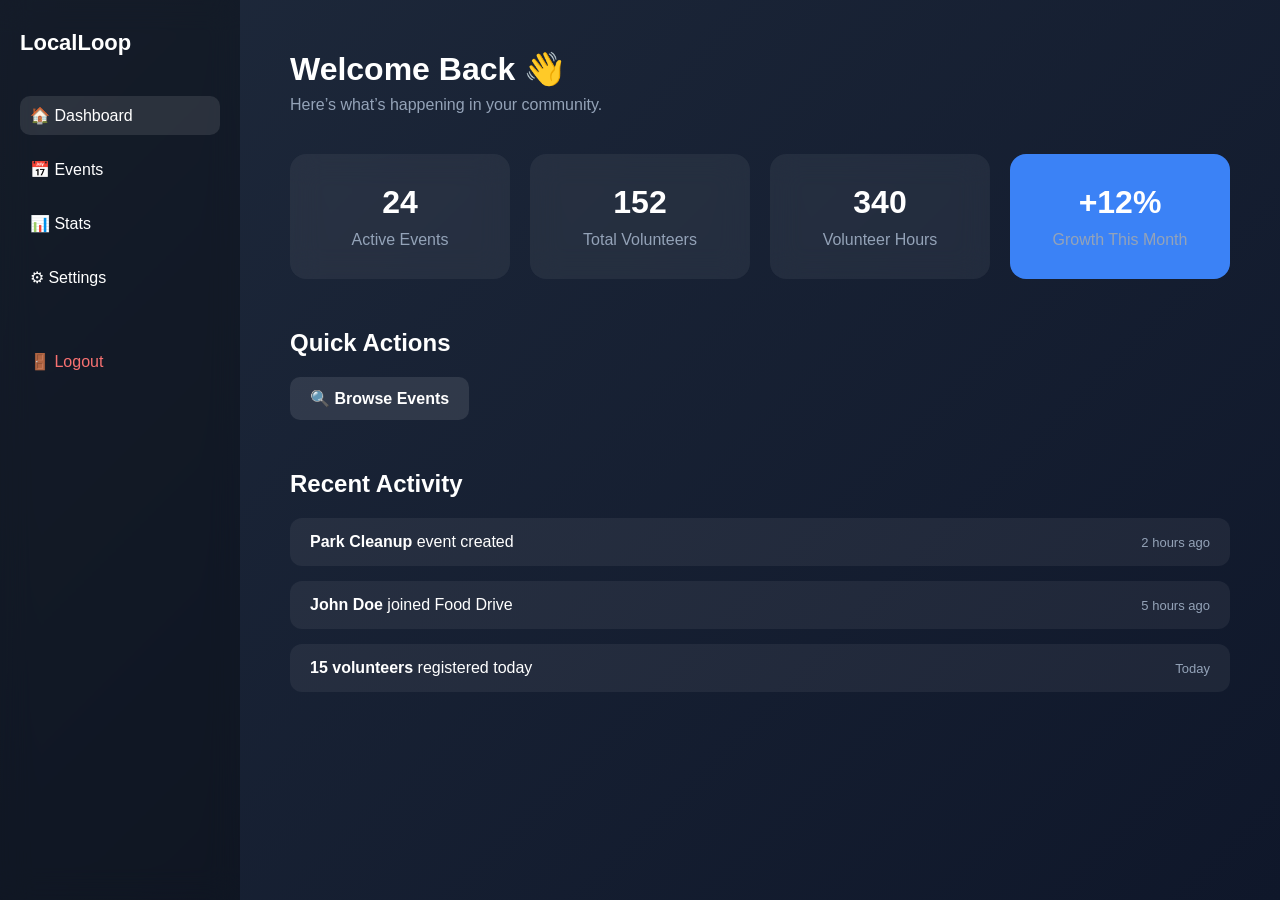
==== frontend/dashboard.html @ 34166a2b "first commit" ====
<!DOCTYPE html>
<html lang="en">
<head>
  <meta charset="UTF-8">
  <title>Dashboard | LocalLoop</title>
  <meta name="viewport" content="width=device-width, initial-scale=1.0">
  <link rel="stylesheet" href="css/style.css">
</head>
<script src="js/theme.js"></script>
<body>

<div class="dashboard-layout">

  <aside class="sidebar">
    <div class="logo">LocalLoop</div>
    <nav>
      <a href="dashboard.html" class="active">🏠 Dashboard</a>
      <a href="events.html">📅 Events</a>
      <a href="stats.html">📊 Stats</a>
      <a href="setting.html">⚙ Settings</a>
      <a href="index.html" class="logout">🚪 Logout</a>
    </nav>
  </aside>


  <main class="dashboard-content">

    <header class="dashboard-header">
      <h1>Welcome Back 👋</h1>
      <p>Here’s what’s happening in your community.</p>
    </header>

 
    <section class="stats-grid">

      <div class="stat-card">
        <h2>24</h2>
        <p>Active Events</p>
      </div>

      <div class="stat-card">
        <h2>152</h2>
        <p>Total Volunteers</p>
      </div>

      <div class="stat-card">
        <h2>340</h2>
        <p>Volunteer Hours</p>
      </div>

      <div class="stat-card highlight">
        <h2>+12%</h2>
        <p>Growth This Month</p>
      </div>

    </section>

    
    <section class="quick-actions">
      <h2>Quick Actions</h2>
      <div class="action-buttons">
        <a href="create-event.html" class="button primary" id="createEventBtn">
          ➕ Create Event
        </a>
        <a href="events.html" class="button secondary">🔍 Browse Events</a>
      </div>
    </section>


    <section class="recent-activity">
      <h2>Recent Activity</h2>

      <div class="activity-item">
        <p><strong>Park Cleanup</strong> event created</p>
        <span>2 hours ago</span>
      </div>

      <div class="activity-item">
        <p><strong>John Doe</strong> joined Food Drive</p>
        <span>5 hours ago</span>
      </div>

      <div class="activity-item">
        <p><strong>15 volunteers</strong> registered today</p>
        <span>Today</span>
      </div>

    </section>

  </main>

</div>

</body>
</html>
<script src="js/dashboard.js"></script>
---- frontend/css/style.css ----
* {
    margin: 0;
    padding: 0;
    box-sizing: border-box;
}

:root {
    --primary: #3b82f6;
    --primary-dark: #1e40af;
    --background: #0f172a;
    --background-light: #1e293b;
    --card: rgba(255,255,255,0.06);
    --card-hover: rgba(255,255,255,0.1);
    --muted: #94a3b8;
    --radius: 16px;
}

body {
    font-family: 'Poppins', sans-serif;
    background: linear-gradient(135deg, var(--background-light), var(--background));
    color: white;
    min-height: 100vh;
}



.navbar {
    display: flex;
    justify-content: space-between;
    align-items: center;
    padding: 20px 60px;
    background: rgba(255,255,255,0.05);
    backdrop-filter: blur(10px);
}

.navbar a {
    color: white;
    text-decoration: none;
    margin-left: 20px;
    transition: 0.3s;
}

.navbar a:hover,
.navbar a.active {
    color: var(--primary);
}

.logo {
    font-size: 22px;
    font-weight: 700;
}



.hero {
    text-align: center;
    padding: 150px 20px;
}

.hero h1 {
    font-size: 48px;
    margin-bottom: 20px;
}

.hero p {
    font-size: 18px;
    opacity: 0.8;
    margin-bottom: 30px;
}



.button,
.btn-primary {
    display: inline-block;
    padding: 12px 20px;
    border-radius: 10px;
    border: none;
    font-weight: 600;
    cursor: pointer;
    transition: 0.3s;
    text-decoration: none;
}

.button.primary,
.btn-primary {
    background: var(--primary);
    color: white;
}

.button.primary:hover,
.btn-primary:hover {
    background: var(--primary-dark);
    transform: translateY(-2px);
}

.button.secondary {
    background: rgba(255,255,255,0.1);
    color: white;
}

.button.secondary:hover {
    background: var(--card-hover);
}

.button.outline {
    background: transparent;
    border: 2px solid var(--primary);
    color: var(--primary);
}

.button.outline:hover {
    background: var(--primary);
    color: white;
}



.dashboard-layout {
    display: flex;
    min-height: 100vh;
}


.sidebar {
    width: 240px;
    background: rgba(0,0,0,0.3);
    backdrop-filter: blur(15px);
    padding: 30px 20px;
}

.sidebar .logo {
    margin-bottom: 40px;
}

.sidebar nav {
    display: flex;
    flex-direction: column;
    gap: 15px;
}

.sidebar nav a {
    color: white;
    text-decoration: none;
    padding: 10px;
    border-radius: 10px;
    transition: 0.3s;
}

.sidebar nav a:hover,
.sidebar nav a.active {
    background: var(--card-hover);
}

.sidebar .logout {
    margin-top: 30px;
    color: #f87171;
}


.dashboard-content {
    flex: 1;
    padding: 50px;
}

.dashboard-header {
    margin-bottom: 40px;
}

.dashboard-header h1 {
    font-size: 32px;
}

.dashboard-header p {
    color: var(--muted);
    margin-top: 8px;
}


.stats-grid {
    display: grid;
    grid-template-columns: repeat(auto-fit, minmax(200px, 1fr));
    gap: 20px;
    margin-bottom: 50px;
}

.stat-card {
    background: var(--card);
    padding: 30px;
    border-radius: var(--radius);
    text-align: center;
    backdrop-filter: blur(15px);
    transition: 0.3s;
}

.stat-card:hover {
    transform: translateY(-5px);
    background: var(--card-hover);
}

.stat-card h2 {
    font-size: 32px;
    margin-bottom: 10px;
}

.stat-card p {
    color: var(--muted);
}

.stat-card.highlight {
    background: var(--primary);
}



.quick-actions {
    margin-bottom: 50px;
}

.quick-actions h2 {
    margin-bottom: 20px;
}

.action-buttons {
    display: flex;
    gap: 20px;
    flex-wrap: wrap;
}



.recent-activity h2 {
    margin-bottom: 20px;
}

.activity-item {
    background: var(--card);
    padding: 15px 20px;
    border-radius: 12px;
    margin-bottom: 15px;
    display: flex;
    justify-content: space-between;
    align-items: center;
    transition: 0.3s;
}

.activity-item:hover {
    background: var(--card-hover);
}

.activity-item span {
    font-size: 13px;
    color: var(--muted);
}



.container {
    padding: 60px;
}

.grid {
    display: grid;
    grid-template-columns: repeat(auto-fit, minmax(260px, 1fr));
    gap: 20px;
}

.card,
.event-card {
    background: var(--card);
    padding: 25px;
    border-radius: var(--radius);
    backdrop-filter: blur(10px);
    transition: 0.3s;
}

.card:hover,
.event-card:hover {
    background: var(--card-hover);
    transform: translateY(-5px);
}

.event-date {
    font-size: 14px;
    color: var(--muted);
    margin-bottom: 10px;
}



.footer {
    text-align: center;
    padding: 20px;
    margin-top: 50px;
    opacity: 0.7;
    font-size: 14px;
}


@media (max-width: 900px) {
    .dashboard-layout {
        flex-direction: column;
    }

    .sidebar {
        width: 100%;
        display: flex;
        justify-content: space-between;
        align-items: center;
    }

    .sidebar nav {
        flex-direction: row;
        gap: 10px;
    }

    .dashboard-content {
        padding: 30px;
    }
}


.centered {
    display: flex;
    justify-content: center;
    align-items: center;
    min-height: 100vh;
    padding: 20px;
}


.centered .card {
    width: 100%;
    max-width: 400px;
    background: var(--card);
    backdrop-filter: blur(20px);
    padding: 40px;
    border-radius: var(--radius);
    box-shadow: 0 15px 40px rgba(0,0,0,0.5);
    animation: fadeIn 0.6s ease;
}

.centered .card h2 {
    text-align: center;
    margin-bottom: 25px;
    font-weight: 600;
}



.centered input {
    width: 100%;
    padding: 12px 15px;
    margin-bottom: 15px;
    border-radius: 10px;
    border: none;
    outline: none;
    background: rgba(255,255,255,0.08);
    color: white;
    font-size: 14px;
    transition: 0.3s;
}

.centered input:focus {
    background: rgba(255,255,255,0.12);
    box-shadow: 0 0 0 2px var(--primary);
}


.btn-primary.full {
    width: 100%;
}



.small-link {
    margin-top: 20px;
    text-align: center;
    font-size: 14px;
    color: var(--muted);
}

.small-link a {
    color: var(--primary);
    text-decoration: none;
    font-weight: 500;
}

.small-link a:hover {
    text-decoration: underline;
}



.role-select {
    display: flex;
    gap: 15px;
    margin-bottom: 20px;
}

.role-card {
    flex: 1;
    padding: 15px;
    border-radius: 14px;
    background: rgba(255,255,255,0.05);
    cursor: pointer;
    transition: 0.3s;
    border: 2px solid transparent;
}

.role-card:hover {
    background: rgba(255,255,255,0.1);
}

.role-card input {
    display: none;
}

.role-card h3 {
    margin-bottom: 5px;
    font-size: 15px;
}

.role-card p {
    font-size: 12px;
    color: var(--muted);
}



.role-card:has(input:checked) {
    border-color: var(--primary);
    background: rgba(59,130,246,0.15);
}



@keyframes fadeIn {
    from {
        opacity: 0;
        transform: translateY(15px);
    }
    to {
        opacity: 1;
        transform: translateY(0);
    }
}



body.light-mode {
    background: #f1f5f9;
    color: #111827;
}

body.light-mode .sidebar {
    background: #e2e8f0;
}

body.light-mode .sidebar nav a {
    color: #111827;
}

body.light-mode .sidebar nav a.active {
    background: #cbd5e1;
}

body.light-mode .card,
body.light-mode .event-card,
body.light-mode .stat-card {
    background: white;
    color: #111827;
    box-shadow: 0 10px 25px rgba(0,0,0,.08);
}

body.light-mode .button.primary {
    background: #2563eb;
}

body.light-mode .button.outline {
    border-color: #2563eb;
    color: #2563eb;
}
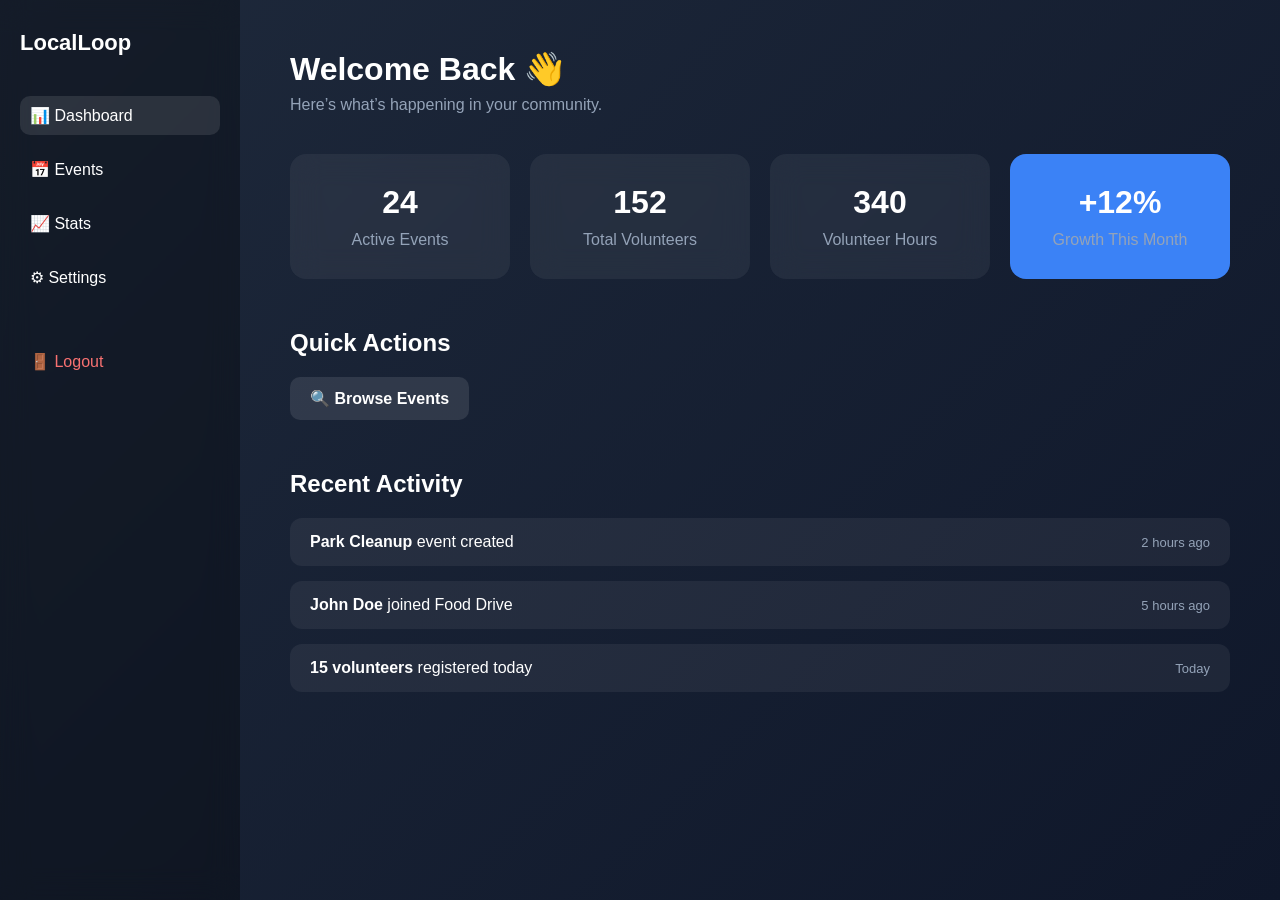
==== commit ae44efa7: "." ====
--- a/frontend/dashboard.html
+++ b/frontend/dashboard.html
@@ -14,9 +14,9 @@
   <aside class="sidebar">
     <div class="logo">LocalLoop</div>
     <nav>
-      <a href="dashboard.html" class="active">🏠 Dashboard</a>
+      <a href="dashboard.html" class="active">📊 Dashboard</a>
       <a href="events.html">📅 Events</a>
-      <a href="stats.html">📊 Stats</a>
+      <a href="stats.html">📈 Stats</a>
       <a href="setting.html">⚙ Settings</a>
       <a href="index.html" class="logout">🚪 Logout</a>
     </nav>
@@ -56,15 +56,12 @@
     </section>
 
     
-    <section class="quick-actions">
-      <h2>Quick Actions</h2>
-      <div class="action-buttons">
-        <a href="create-event.html" class="button primary" id="createEventBtn">
-          ➕ Create Event
-        </a>
-        <a href="events.html" class="button secondary">🔍 Browse Events</a>
-      </div>
-    </section>
+<section class="quick-actions">
+  <h2>Quick Actions</h2>
+  <div class="action-buttons">
+    <a href="events.html" class="button secondary">🔍 Browse Events</a>
+  </div>
+</section>
 
 
     <section class="recent-activity">
--- a/frontend/css/style.css
+++ b/frontend/css/style.css
@@ -479,6 +479,8 @@
     background: #2563eb;
 }
 
+
+
 body.light-mode .button.outline {
     border-color: #2563eb;
     color: #2563eb;
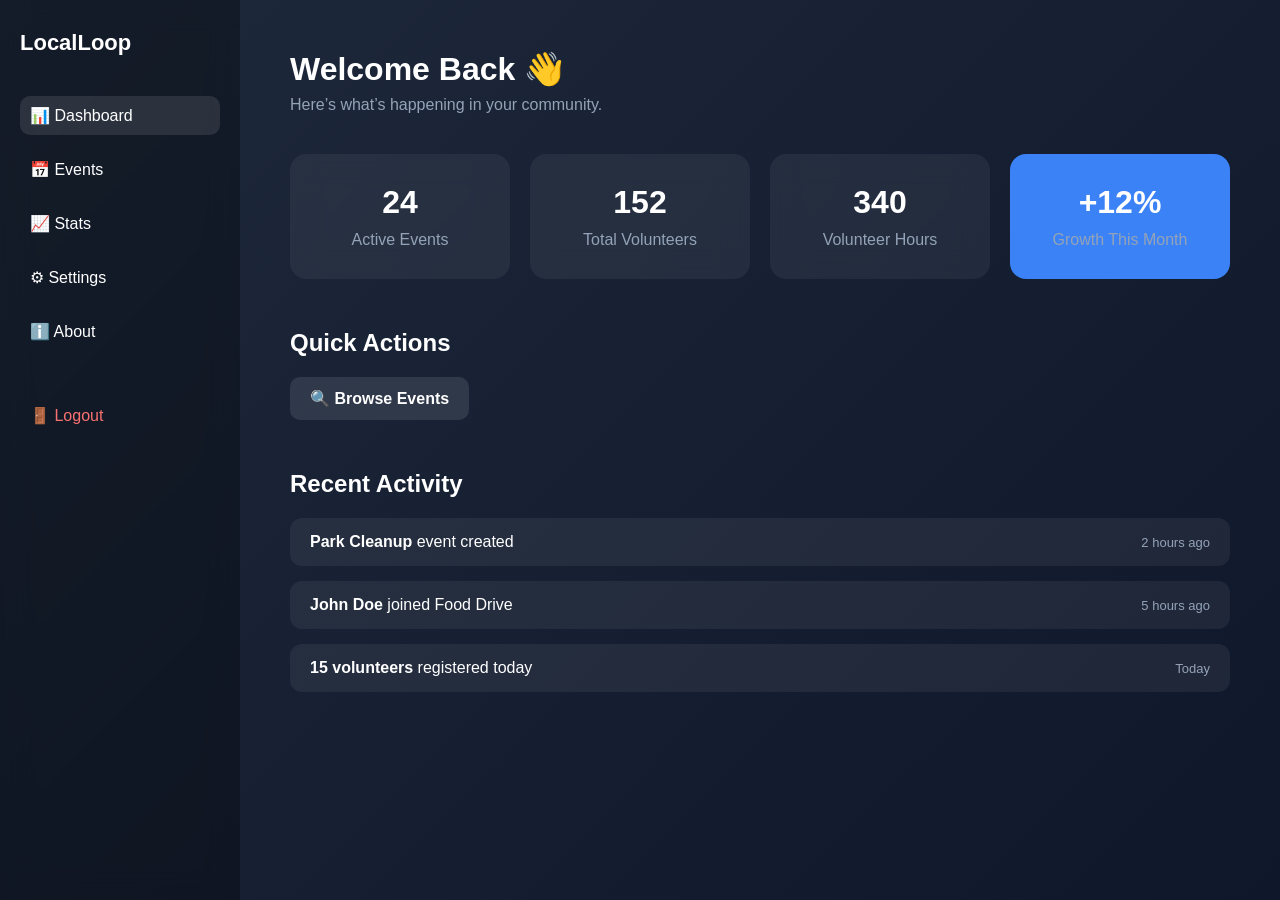
==== commit f2a22d1f: "." ====
--- a/frontend/dashboard.html
+++ b/frontend/dashboard.html
@@ -18,6 +18,7 @@
       <a href="events.html">📅 Events</a>
       <a href="stats.html">📈 Stats</a>
       <a href="setting.html">⚙ Settings</a>
+      <a href="about.html">ℹ️ About</a>
       <a href="index.html" class="logout">🚪 Logout</a>
     </nav>
   </aside>
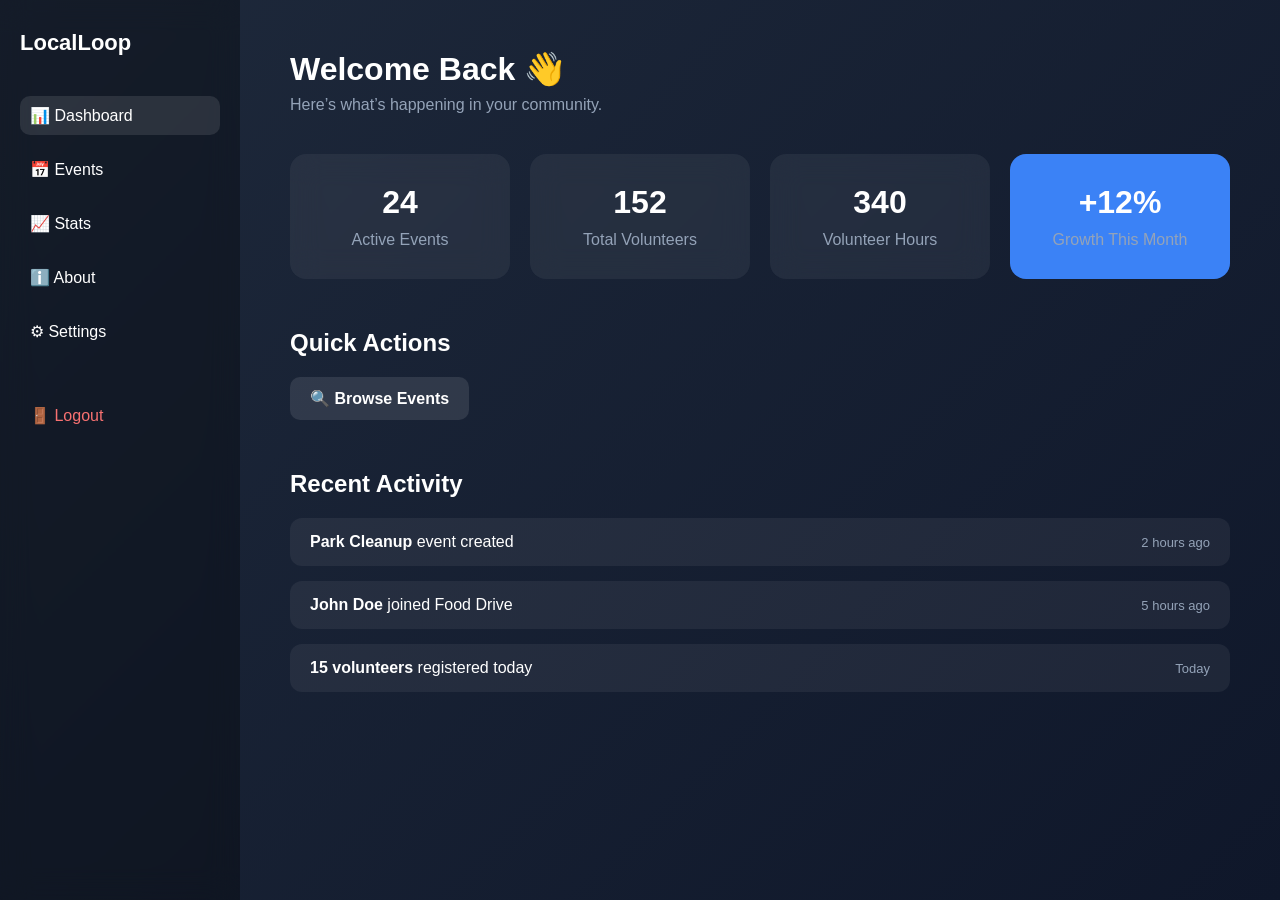
==== commit 6c441942: "." ====
--- a/frontend/dashboard.html
+++ b/frontend/dashboard.html
@@ -17,8 +17,8 @@
       <a href="dashboard.html" class="active">📊 Dashboard</a>
       <a href="events.html">📅 Events</a>
       <a href="stats.html">📈 Stats</a>
+      <a href="about.html">ℹ️ About</a>
       <a href="setting.html">⚙ Settings</a>
-      <a href="about.html">ℹ️ About</a>
       <a href="index.html" class="logout">🚪 Logout</a>
     </nav>
   </aside>
